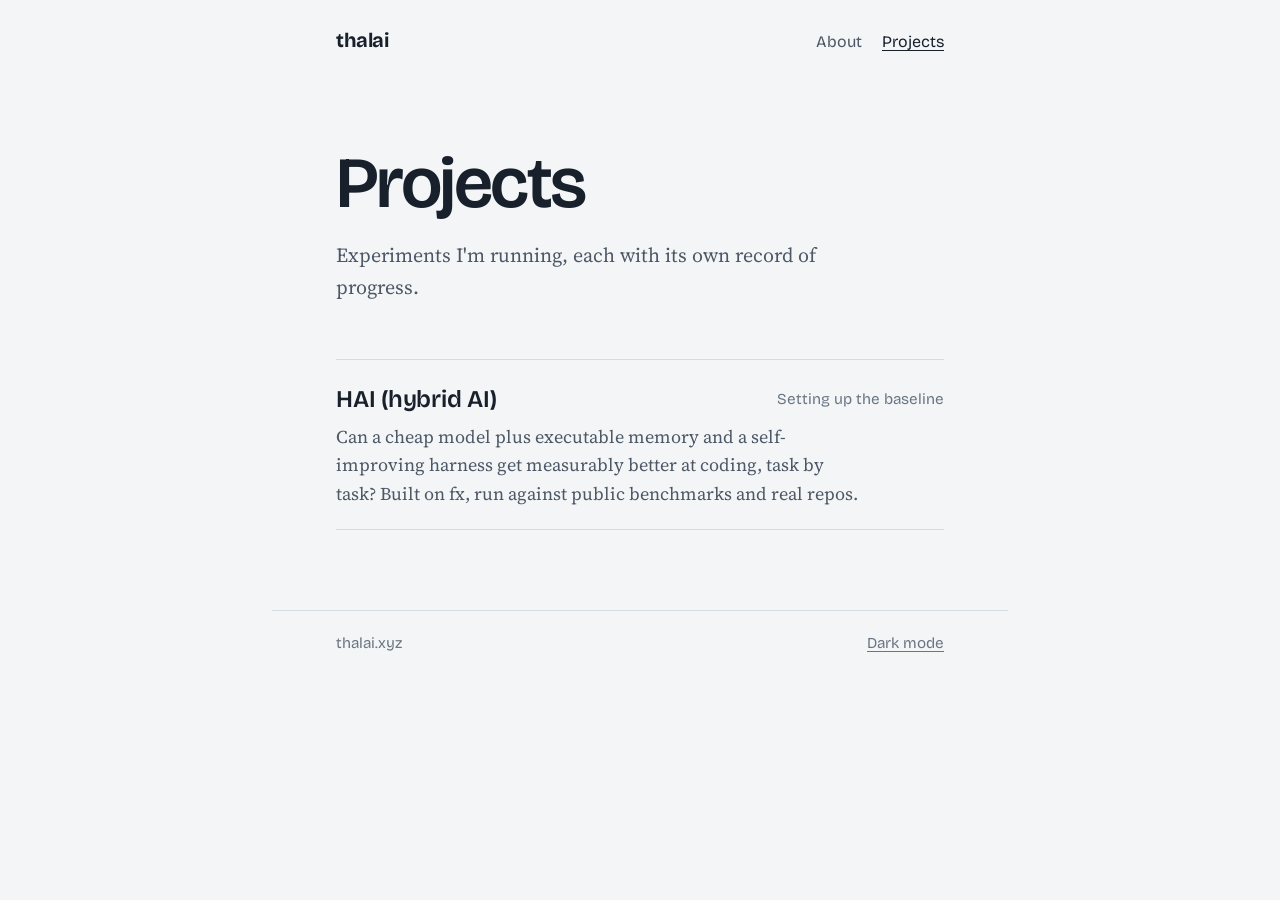
==== projects/index.html @ 953665f3 "Initial site Co-Authored-By: Claude Sonnet 5.5 <noreply@anthropic.com> Claude-Session: https://claud" ====
<!doctype html>
<html lang="en">
<head>
  <meta charset="utf-8">
  <meta name="viewport" content="width=device-width, initial-scale=1">
  <title>Projects – thalai</title>
  <meta name="description" content="Projects at thalai.">
  <link rel="preconnect" href="https://fonts.googleapis.com">
  <link rel="preconnect" href="https://fonts.gstatic.com" crossorigin>
  <link href="https://fonts.googleapis.com/css2?family=Bricolage+Grotesque:opsz,wdth,wght@12..96,75..100,400..700&family=Source+Serif+4:ital,opsz,wght@0,8..60,400;0,8..60,600;1,8..60,400&display=swap" rel="stylesheet">
  <link rel="stylesheet" href="/assets/site.css">
  <link rel="icon" href="data:image/svg+xml,<svg xmlns='http://www.w3.org/2000/svg' viewBox='0 0 32 32'><path d='M3 27 C 12 26, 16 20, 19 13 S 26 5, 29 4' fill='none' stroke='%231f43b0' stroke-width='4' stroke-linecap='round'/></svg>">
  <script src="/assets/theme.js"></script>
</head>
<body>
  <header class="wrap site-head">
    <a class="wordmark" href="/">thalai</a>
    <nav class="site-nav" aria-label="Main">
      <a href="/about/">About</a>
      <a href="/projects/" aria-current="page">Projects</a>
    </nav>
  </header>

  <main class="wrap">
    <div class="page-head">
      <h1>Projects</h1>
      <p class="sub">Experiments I'm running, each with its own record of progress.</p>
    </div>

    <ul class="project-list">
      <li>
        <a href="/projects/hai/">
          <span class="p-name">HAI (hybrid AI)</span>
          <span class="p-state">Setting up the baseline</span>
          <span class="p-desc">Can a cheap model plus executable memory and a self-improving harness get measurably better at coding, task by task? Built on fx, run against public benchmarks and real repos.</span>
        </a>
      </li>
    </ul>
  </main>

  <footer class="wrap site-foot">
    <span>thalai.xyz</span>
    <button class="theme-toggle" type="button">Dark mode</button>
  </footer>
</body>
</html>
---- assets/site.css ----
/* thalai — shared styles
   Palette: cool paper + ink, one cobalt accent. Display: Bricolage Grotesque. Body: Source Serif 4. */

:root {
  color-scheme: light;
  --paper: #f3f5f7;
  --paper-raised: #fbfcfd;
  --ink: #17202b;
  --ink-2: #4d5866;
  --ink-3: #6b7684;
  --rule: #d5dbe2;
  --accent: #1f43b0;
  --accent-soft: #e2e8f8;
  --curve: #1f43b0;

  /* chart roles (validated default categorical, slots 1–4) */
  --series-1: #2a78d6;
  --series-2: #eb6834;
  --series-3: #1baf7a;
  --series-4: #eda100;
  --grid: #e1e6ec;

  --display: "Bricolage Grotesque", "Avenir Next", system-ui, sans-serif;
  --body: "Source Serif 4", Georgia, "Times New Roman", serif;

  --measure: 38rem;
  --gutter: clamp(16px, 5vw, 64px);
}

@media (prefers-color-scheme: dark) {
  :root:where(:not([data-theme="light"])) {
    color-scheme: dark;
    --paper: #12161c;
    --paper-raised: #181d24;
    --ink: #e6eaef;
    --ink-2: #b4bcc6;
    --ink-3: #8c96a2;
    --rule: #2a313b;
    --accent: #8ea8ff;
    --accent-soft: #1d2640;
    --curve: #8ea8ff;
    --series-1: #3987e5;
    --series-2: #d95926;
    --series-3: #199e70;
    --series-4: #c98500;
    --grid: #232a33;
  }
}
:root[data-theme="dark"] {
  color-scheme: dark;
  --paper: #12161c;
  --paper-raised: #181d24;
  --ink: #e6eaef;
  --ink-2: #b4bcc6;
  --ink-3: #8c96a2;
  --rule: #2a313b;
  --accent: #8ea8ff;
  --accent-soft: #1d2640;
  --curve: #8ea8ff;
  --series-1: #3987e5;
  --series-2: #d95926;
  --series-3: #199e70;
  --series-4: #c98500;
  --grid: #232a33;
}

*, *::before, *::after { box-sizing: border-box; }

html { -webkit-text-size-adjust: 100%; }

body {
  margin: 0;
  background: var(--paper);
  color: var(--ink);
  font-family: var(--body);
  font-size: 1.125rem;
  line-height: 1.6;
  font-optical-sizing: auto;
}

a { color: var(--accent); text-underline-offset: 0.18em; text-decoration-thickness: 1px; }
a:hover { text-decoration-thickness: 2px; }
:focus-visible { outline: 2px solid var(--accent); outline-offset: 3px; border-radius: 2px; }

h1, h2, h3 {
  font-family: var(--display);
  font-weight: 600;
  line-height: 1.1;
  letter-spacing: -0.015em;
  margin: 0;
}
h2 { font-size: clamp(1.5rem, 1.2rem + 1.2vw, 2rem); margin-top: 3.5rem; margin-bottom: 1rem; }
h3 { font-size: 1.25rem; margin-top: 2rem; margin-bottom: 0.5rem; }
p { margin: 0 0 1rem; }
ul, ol { padding-left: 1.25rem; margin: 0 0 1rem; }
li { margin-bottom: 0.35rem; }

.wrap {
  max-width: calc(var(--measure) + 2 * var(--gutter));
  padding: 0 var(--gutter);
  margin: 0 auto;
}
.wrap.wide { max-width: calc(880px + 2 * var(--gutter)); }

/* ---- site header ---- */
.site-head {
  display: flex;
  align-items: baseline;
  justify-content: space-between;
  gap: 1rem;
  padding-top: 1.5rem;
  padding-bottom: 1.5rem;
}
.wordmark {
  font-family: var(--display);
  font-weight: 700;
  font-size: 1.25rem;
  color: var(--ink);
  text-decoration: none;
  letter-spacing: -0.02em;
}
.site-nav { display: flex; gap: 1.25rem; font-family: var(--display); font-size: 1rem; }
.site-nav a { color: var(--ink-2); text-decoration: none; }
.site-nav a:hover, .site-nav a[aria-current="page"] { color: var(--ink); text-decoration: underline; }

/* ---- landing hero: the rising curve ---- */
.hero { position: relative; padding-top: clamp(2rem, 8vw, 6rem); padding-bottom: 2rem; }
.hero-name {
  font-family: var(--display);
  font-weight: 700;
  font-size: clamp(4.5rem, 2rem + 14vw, 11rem);
  line-height: 0.85;
  letter-spacing: -0.055em;
  margin: 0;
  font-variation-settings: "wdth" 85;
}
.hero-curve {
  display: block;
  width: 100%;
  height: auto;
  margin-top: -0.5rem;
  overflow: visible;
}
.hero-curve path.trace {
  fill: none;
  stroke: var(--curve);
  stroke-width: 3;
  vector-effect: non-scaling-stroke;
  stroke-linecap: round;
  stroke-dasharray: 1400;
  stroke-dashoffset: 1400;
  animation: draw 2.4s cubic-bezier(.6,.05,.3,1) 0.2s forwards;
}
.hero-curve path.ghost { fill: none; stroke: var(--rule); stroke-width: 1.5; stroke-dasharray: 3 6; vector-effect: non-scaling-stroke; }
.hero-curve circle { fill: var(--curve); opacity: 0; animation: appear 0.3s ease 2.5s forwards; }
@keyframes draw { to { stroke-dashoffset: 0; } }
@keyframes appear { to { opacity: 1; } }
@media (prefers-reduced-motion: reduce) {
  .hero-curve path.trace { animation: none; stroke-dashoffset: 0; }
  .hero-curve circle { animation: none; opacity: 1; }
}
.hero-lede {
  font-size: clamp(1.25rem, 1rem + 0.8vw, 1.6rem);
  line-height: 1.4;
  max-width: 30ch;
  margin-top: 1.5rem;
  color: var(--ink);
}

/* ---- project list ---- */
.project-list { list-style: none; padding: 0; margin: 1.5rem 0 0; border-top: 1px solid var(--rule); }
.project-list li { margin: 0; border-bottom: 1px solid var(--rule); }
.project-list a {
  display: grid;
  grid-template-columns: 1fr auto;
  gap: 0.25rem 1.5rem;
  padding: 1.25rem 0;
  color: var(--ink);
  text-decoration: none;
}
.project-list a:hover .p-name { text-decoration: underline; text-decoration-thickness: 2px; }
.p-name { font-family: var(--display); font-weight: 600; font-size: 1.5rem; letter-spacing: -0.01em; }
.p-state { font-family: var(--display); font-size: 0.95rem; color: var(--ink-3); align-self: center; white-space: nowrap; }
.p-desc { grid-column: 1 / -1; color: var(--ink-2); max-width: 58ch; }

/* ---- generic page header ---- */
.page-head { padding-top: clamp(1.5rem, 5vw, 4rem); padding-bottom: 1rem; }
.page-head h1 { font-size: clamp(2.5rem, 1.5rem + 5vw, 4.5rem); letter-spacing: -0.035em; }
.page-head .sub { font-size: 1.25rem; color: var(--ink-2); margin-top: 1rem; max-width: 52ch; }
.crumbs { font-family: var(--display); font-size: 0.95rem; color: var(--ink-3); margin-bottom: 1rem; }
.crumbs a { color: var(--ink-3); }

/* ---- stack table ---- */
.stack { width: 100%; border-collapse: collapse; font-size: 1rem; margin: 1rem 0 1.5rem; }
.stack th, .stack td { text-align: left; vertical-align: top; padding: 0.7rem 0.75rem 0.7rem 0; border-bottom: 1px solid var(--rule); }
.stack th { font-family: var(--display); font-weight: 600; color: var(--ink-2); font-size: 0.95rem; }
.stack td:first-child { font-family: var(--display); font-weight: 600; white-space: nowrap; }
.table-scroll { overflow-x: auto; }

/* ---- stages (a real sequence) ---- */
.stages { list-style: none; padding: 0; counter-reset: stage; margin: 1rem 0 1.5rem; }
.stages li {
  counter-increment: stage;
  position: relative;
  padding: 0 0 1.25rem 3rem;
  margin: 0;
}
.stages li::before {
  content: counter(stage);
  position: absolute;
  left: 0; top: 0.05rem;
  width: 2rem; height: 2rem;
  border-radius: 50%;
  border: 1.5px solid var(--ink-3);
  font-family: var(--display);
  font-weight: 600;
  font-size: 0.95rem;
  display: grid; place-items: center;
  color: var(--ink-2);
}
.stages li[data-state="current"]::before { background: var(--accent); border-color: var(--accent); color: var(--paper); }
.stages li[data-state="done"]::before { content: "✓"; border-color: var(--accent); color: var(--accent); }
.stages strong { font-family: var(--display); font-weight: 600; }
.stage-note { color: var(--ink-3); font-size: 0.95rem; }

.callout {
  border-left: 3px solid var(--accent);
  background: var(--accent-soft);
  padding: 1rem 1.25rem;
  margin: 1.5rem 0;
}
.callout p:last-child { margin-bottom: 0; }

.go {
  display: inline-block;
  font-family: var(--display);
  font-weight: 600;
  font-size: 1.05rem;
  padding: 0.7rem 1.1rem;
  background: var(--ink);
  color: var(--paper);
  text-decoration: none;
  border-radius: 4px;
}
.go:hover { background: var(--accent); }

/* ---- progress page: timeline + scoreboard ---- */
.jump { font-family: var(--display); font-size: 1rem; margin-top: 0.75rem; }

.tl-layout {
  display: grid;
  grid-template-columns: minmax(0, 1fr) 280px;
  gap: 3rem;
  align-items: start;
  margin-top: 2rem;
}

.timeline { list-style: none; margin: 0; padding: 0 0 1rem; position: relative; }
.timeline::before {
  content: "";
  position: absolute; left: 21px; top: 0.5rem; bottom: 0;
  width: 2px; background: var(--rule);
}
.timeline > li { position: relative; margin: 0; padding: 0 0 1.75rem 64px; }

/* stage markers along the spine */
.tl-stage { padding-top: 1rem !important; padding-bottom: 1.25rem !important; }
.tl-stage h2 {
  margin: 0;
  font-size: 1.15rem;
  color: var(--ink-2);
}
.tl-stage::before {
  content: "";
  position: absolute; left: 14px; top: 1.2rem;
  width: 16px; height: 16px;
  background: var(--paper);
  border: 2px solid var(--ink-3);
  transform: rotate(45deg);
}

/* the node on the spine */
.tl-node {
  position: absolute; left: 22px; top: 1rem;
  transform: translate(-50%, -50%);
  width: 14px; height: 14px; border-radius: 50%;
  background: var(--paper);
  border: 2px solid var(--ink-3);
}
li[data-kind="milestone"] .tl-node { width: 22px; height: 22px; background: var(--accent); border-color: var(--accent); box-shadow: 0 0 0 4px var(--paper); }
li[data-kind="direction"] .tl-node { border-color: var(--accent); border-width: 3px; }
li[data-kind="result"] .tl-node {
  width: 44px; height: 44px; top: 1.4rem;
  background: var(--paper-raised); border: 2px solid var(--accent);
  display: grid; place-items: center;
  font-family: var(--display); font-weight: 700; font-size: 0.8rem; color: var(--ink);
  font-variant-numeric: tabular-nums;
  box-shadow: 0 0 0 4px var(--paper);
}

/* the bubble */
.tl-bubble {
  position: relative;
  background: var(--paper-raised);
  border: 1px solid var(--rule);
  border-radius: 10px;
  padding: 0.85rem 1.1rem 0.9rem;
  transition: border-color 0.2s;
}
.tl-bubble::before {
  content: "";
  position: absolute; left: -8px; top: 0.75rem;
  width: 14px; height: 14px;
  background: var(--paper-raised);
  border-left: 1px solid var(--rule);
  border-bottom: 1px solid var(--rule);
  transform: rotate(45deg);
  transition: border-color 0.2s;
}
li.is-active .tl-bubble, li.is-active .tl-bubble::before { border-color: var(--accent); }
li[data-kind="milestone"] .tl-bubble { border-width: 1px; }
.tl-meta { font-family: var(--display); font-size: 0.875rem; color: var(--ink-3); display: flex; flex-wrap: wrap; gap: 0.25rem 0.75rem; }
.tl-kind { color: var(--ink-2); font-weight: 600; }
li[data-kind="direction"] .tl-kind, li[data-kind="milestone"] .tl-kind, li[data-kind="result"] .tl-kind { color: var(--accent); }
.tl-title { font-family: var(--display); font-weight: 600; font-size: 1.2rem; line-height: 1.25; margin: 0.2rem 0 0.35rem; letter-spacing: -0.01em; }
.tl-note { color: var(--ink-2); margin: 0; font-size: 1.0625rem; }
.tl-more { margin-top: 0.5rem; font-size: 1rem; color: var(--ink-2); }
.tl-more summary { font-family: var(--display); font-size: 0.9rem; color: var(--ink-3); cursor: pointer; }
.tl-more p { margin: 0.4rem 0 0; }
.tl-metrics { display: flex; flex-wrap: wrap; gap: 0.25rem 1.25rem; margin-top: 0.6rem; font-family: var(--display); font-size: 0.9rem; color: var(--ink-2); font-variant-numeric: tabular-nums; }
.tl-metrics b { color: var(--ink); }
.tl-up { color: var(--series-3); }
.tl-next .tl-bubble { border-style: dashed; background: transparent; }
.tl-next .tl-bubble::before { background: var(--paper); border-left-style: dashed; border-bottom-style: dashed; }
.tl-next .tl-node { border-style: dashed; }

/* scoreboard */
.scoreboard {
  position: sticky; top: 1.5rem;
  border: 1px solid var(--rule);
  border-radius: 10px;
  background: var(--paper-raised);
  padding: 1.1rem 1.1rem 1rem;
  font-family: var(--display);
}
.scoreboard p { margin: 0; }
.sb-when { font-size: 0.9rem; color: var(--ink-3); }
.sb-stage { font-weight: 600; font-size: 1.05rem; margin-top: 0.1rem !important; }
.sb-score { display: flex; flex-direction: column; margin-top: 1rem; }
.sb-num { font-size: 3.25rem; font-weight: 700; line-height: 1; letter-spacing: -0.04em; font-variant-numeric: tabular-nums; }
.sb-num.is-empty { font-size: 1.15rem; font-weight: 600; letter-spacing: 0; line-height: 1.3; color: var(--ink-2); }
.sb-label { font-size: 0.875rem; color: var(--ink-3); margin-top: 0.3rem; }
.sb-delta { font-size: 0.95rem; color: var(--ink-2); margin-top: 0.4rem !important; min-height: 1.2em; font-variant-numeric: tabular-nums; }
.sb-chart { margin-top: 0.75rem; }
.sb-chart svg { display: block; width: 100%; height: auto; overflow: visible; }
.sb-chart .sb-line { fill: none; stroke: var(--accent); stroke-width: 2; stroke-linejoin: round; stroke-linecap: round; }
.sb-chart .sb-future { fill: none; stroke: var(--rule); stroke-width: 2; stroke-linejoin: round; }
.sb-chart .sb-dot { fill: var(--accent); }
.sb-chart .sb-dot-future { fill: var(--rule); }
.sb-chart .sb-now { fill: var(--paper-raised); stroke: var(--accent); stroke-width: 2.5; }
.sb-chart .sb-base { stroke: var(--rule); stroke-width: 1; }
.sb-chart text { font-family: var(--display); font-size: 10px; fill: var(--ink-3); }
.sb-facts { margin: 1rem 0 0; padding-top: 0.75rem; border-top: 1px solid var(--rule); display: grid; gap: 0.4rem; font-size: 0.875rem; }
.sb-facts div { display: flex; justify-content: space-between; gap: 1rem; }
.sb-facts dt { color: var(--ink-3); }
.sb-facts dd { margin: 0; text-align: right; font-variant-numeric: tabular-nums; }

@media (max-width: 860px) {
  .tl-layout { grid-template-columns: 1fr; gap: 0; }
  .scoreboard {
    order: -1;
    top: 0; z-index: 3;
    border-radius: 0; border-left: 0; border-right: 0;
    margin: 0 calc(-1 * var(--gutter)) 1.5rem;
    padding: 0.6rem var(--gutter);
    display: grid; grid-template-columns: 1fr auto; align-items: center; gap: 0 1rem;
  }
  .sb-when { grid-column: 1; }
  .sb-stage { grid-column: 1; font-size: 0.95rem; }
  .sb-score { grid-column: 2; grid-row: 1 / span 2; margin: 0; align-items: flex-end; }
  .sb-num { font-size: 1.75rem; }
  .sb-num.is-empty { font-size: 0.9rem; text-align: right; max-width: 12ch; }
  .sb-label { font-size: 0.75rem; }
  .sb-delta, .sb-chart, .sb-facts { display: none; }
}

/* full charts */
.chart {
  margin: 1rem 0 2.5rem;
  background: var(--paper-raised);
  border: 1px solid var(--rule);
  border-radius: 6px;
  padding: 1rem 1rem 0.75rem;
  position: relative;
}
.chart-title { font-family: var(--display); font-weight: 600; font-size: 1.1rem; margin: 0 0 0.15rem; }
.chart-desc { font-size: 0.95rem; color: var(--ink-3); margin: 0 0 0.75rem; }
.chart svg { display: block; width: 100%; height: auto; overflow: visible; }
.chart svg text { font-family: var(--display); fill: var(--ink-3); font-size: 12px; }
.chart svg .gridline { stroke: var(--grid); stroke-width: 1; }
.chart svg .baseline { stroke: var(--ink-3); stroke-width: 1; }
.chart svg .series-line { fill: none; stroke-width: 2; stroke-linejoin: round; stroke-linecap: round; }
.chart svg .series-dot { stroke: var(--paper-raised); stroke-width: 2; }
.chart svg .label { fill: var(--ink-2); font-weight: 600; }
.chart svg .crosshair { stroke: var(--ink-3); stroke-width: 1; stroke-dasharray: 2 3; }
.chart-empty {
  display: grid; place-items: center; text-align: center;
  min-height: 160px;
  color: var(--ink-3);
  font-size: 1rem;
  border: 1px dashed var(--rule);
  border-radius: 4px;
  padding: 1.5rem;
  margin-bottom: 0.5rem;
}
.legend { display: flex; flex-wrap: wrap; gap: 0.35rem 1.1rem; font-family: var(--display); font-size: 0.9rem; color: var(--ink-2); margin: 0.5rem 0 0.25rem; }
.legend span { display: inline-flex; align-items: center; gap: 0.4rem; }
.legend i { width: 14px; height: 3px; border-radius: 2px; display: inline-block; }
.tooltip {
  position: absolute;
  pointer-events: none;
  background: var(--ink);
  color: var(--paper);
  font-family: var(--display);
  font-size: 0.85rem;
  line-height: 1.4;
  padding: 0.5rem 0.65rem;
  border-radius: 4px;
  min-width: 160px;
  opacity: 0;
  transition: opacity 0.1s;
  z-index: 2;
}
.tooltip .tt-head { font-weight: 600; margin-bottom: 0.2rem; }
.tooltip .tt-row { display: flex; justify-content: space-between; gap: 1rem; font-variant-numeric: tabular-nums; }
.tooltip .tt-row i { width: 8px; height: 8px; border-radius: 50%; display: inline-block; margin-right: 0.35rem; }
details.data-table { font-size: 0.9rem; margin-top: 0.25rem; }
details.data-table summary { font-family: var(--display); color: var(--ink-3); cursor: pointer; padding: 0.25rem 0; }
details.data-table table { border-collapse: collapse; width: 100%; font-variant-numeric: tabular-nums; margin-top: 0.5rem; }
details.data-table th, details.data-table td { text-align: left; padding: 0.3rem 0.75rem 0.3rem 0; border-bottom: 1px solid var(--rule); }

/* ---- footer ---- */
.site-foot {
  margin-top: 5rem;
  padding-top: 1.25rem;
  padding-bottom: 2.5rem;
  border-top: 1px solid var(--rule);
  font-family: var(--display);
  font-size: 0.95rem;
  color: var(--ink-3);
  display: flex; justify-content: space-between; flex-wrap: wrap; gap: 0.5rem;
}
.site-foot a { color: var(--ink-3); }
.theme-toggle {
  font: inherit; color: var(--ink-3); background: none; border: 0; padding: 0; cursor: pointer; text-decoration: underline; text-underline-offset: 0.18em;
}

@media (max-width: 560px) {
  body { font-size: 1.0625rem; }
  .project-list a { grid-template-columns: 1fr; }
  .p-state { align-self: start; }
}
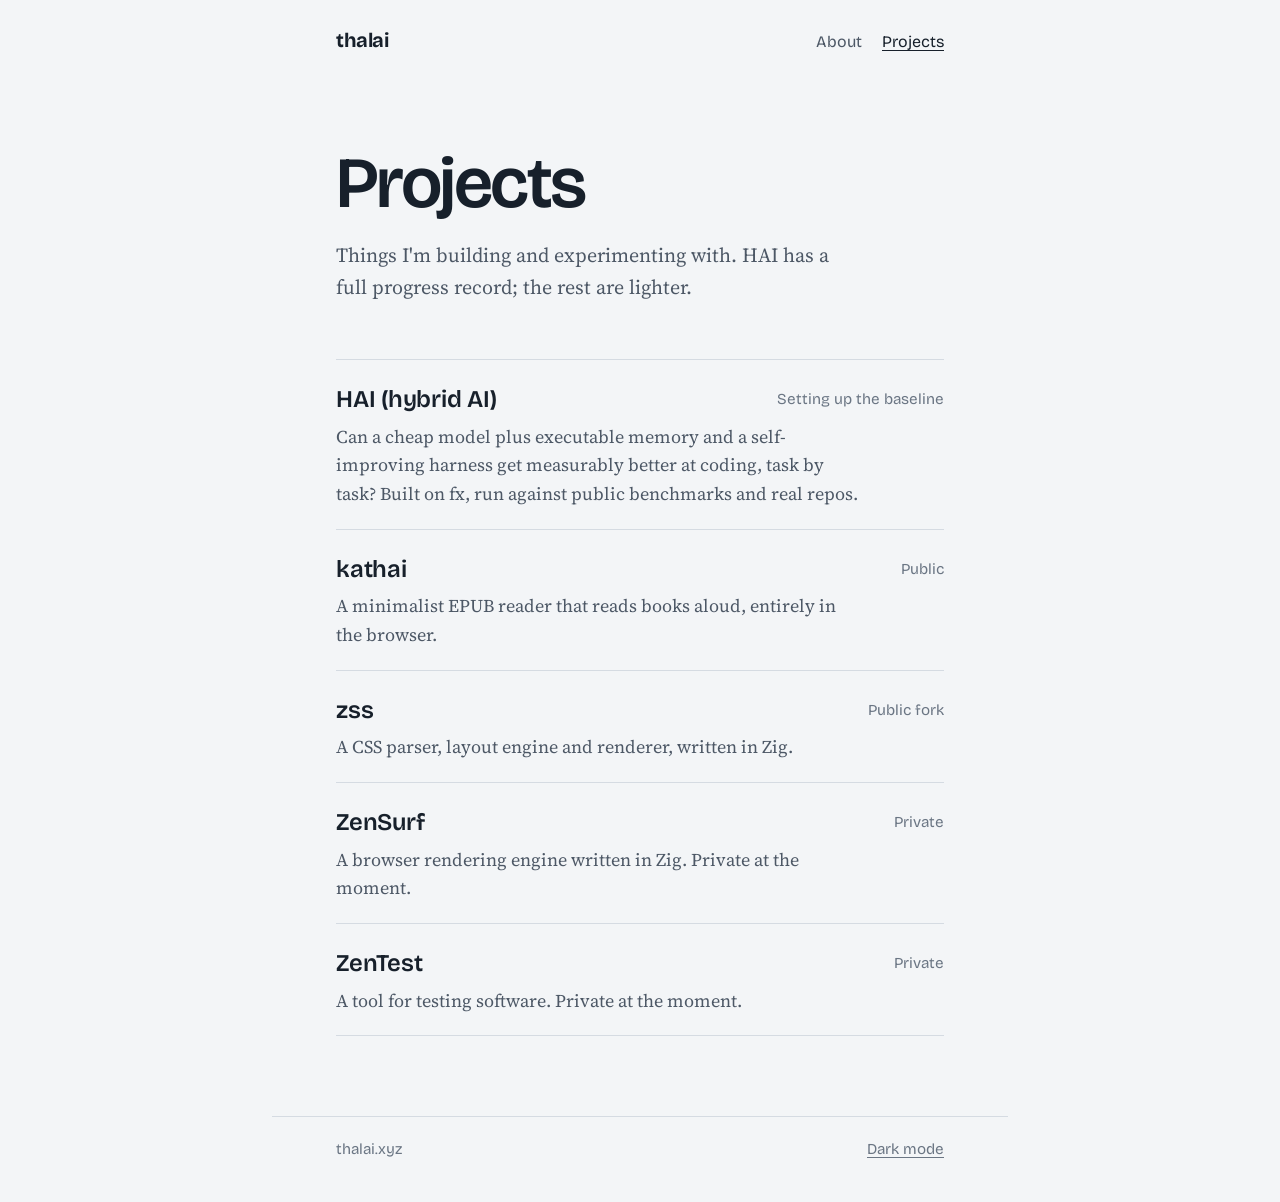
==== commit 29efad64: "Add kathai, zss, ZenSurf and ZenTest to projects Co-Authored-By: Claude Sonnet 5.5 <noreply@anthropi" ====
--- a/projects/index.html
+++ b/projects/index.html
@@ -24,7 +24,7 @@
   <main class="wrap">
     <div class="page-head">
       <h1>Projects</h1>
-      <p class="sub">Experiments I'm running, each with its own record of progress.</p>
+      <p class="sub">Things I'm building and experimenting with. HAI has a full progress record; the rest are lighter.</p>
     </div>
 
     <ul class="project-list">
@@ -35,6 +35,34 @@
           <span class="p-desc">Can a cheap model plus executable memory and a self-improving harness get measurably better at coding, task by task? Built on fx, run against public benchmarks and real repos.</span>
         </a>
       </li>
+      <li>
+        <a href="/projects/kathai/">
+          <span class="p-name">kathai</span>
+          <span class="p-state">Public</span>
+          <span class="p-desc">A minimalist EPUB reader that reads books aloud, entirely in the browser.</span>
+        </a>
+      </li>
+      <li>
+        <a href="/projects/zss/">
+          <span class="p-name">zss</span>
+          <span class="p-state">Public fork</span>
+          <span class="p-desc">A CSS parser, layout engine and renderer, written in Zig.</span>
+        </a>
+      </li>
+      <li>
+        <div class="p-item">
+          <span class="p-name">ZenSurf</span>
+          <span class="p-state">Private</span>
+          <span class="p-desc">A browser rendering engine written in Zig. Private at the moment.</span>
+        </div>
+      </li>
+      <li>
+        <div class="p-item">
+          <span class="p-name">ZenTest</span>
+          <span class="p-state">Private</span>
+          <span class="p-desc">A tool for testing software. Private at the moment.</span>
+        </div>
+      </li>
     </ul>
   </main>
 
--- a/assets/site.css
+++ b/assets/site.css
@@ -18,6 +18,9 @@
   --series-2: #eb6834;
   --series-3: #1baf7a;
   --series-4: #eda100;
+  --series-5: #7b5cd6;
+  --series-6: #5b6b7a;
+  --series-7: #c2398a;
   --grid: #e1e6ec;
 
   --display: "Bricolage Grotesque", "Avenir Next", system-ui, sans-serif;
@@ -43,6 +46,9 @@
     --series-2: #d95926;
     --series-3: #199e70;
     --series-4: #c98500;
+  --series-5: #9378e6;
+  --series-6: #8a99a8;
+  --series-7: #d9569f;
     --grid: #232a33;
   }
 }
@@ -61,6 +67,9 @@
   --series-2: #d95926;
   --series-3: #199e70;
   --series-4: #c98500;
+  --series-5: #9378e6;
+  --series-6: #8a99a8;
+  --series-7: #d9569f;
   --grid: #232a33;
 }
 
@@ -170,7 +179,7 @@
 /* ---- project list ---- */
 .project-list { list-style: none; padding: 0; margin: 1.5rem 0 0; border-top: 1px solid var(--rule); }
 .project-list li { margin: 0; border-bottom: 1px solid var(--rule); }
-.project-list a {
+.project-list a, .project-list .p-item {
   display: grid;
   grid-template-columns: 1fr auto;
   gap: 0.25rem 1.5rem;
@@ -457,6 +466,6 @@
 
 @media (max-width: 560px) {
   body { font-size: 1.0625rem; }
-  .project-list a { grid-template-columns: 1fr; }
+  .project-list a, .project-list .p-item { grid-template-columns: 1fr; }
   .p-state { align-self: start; }
 }
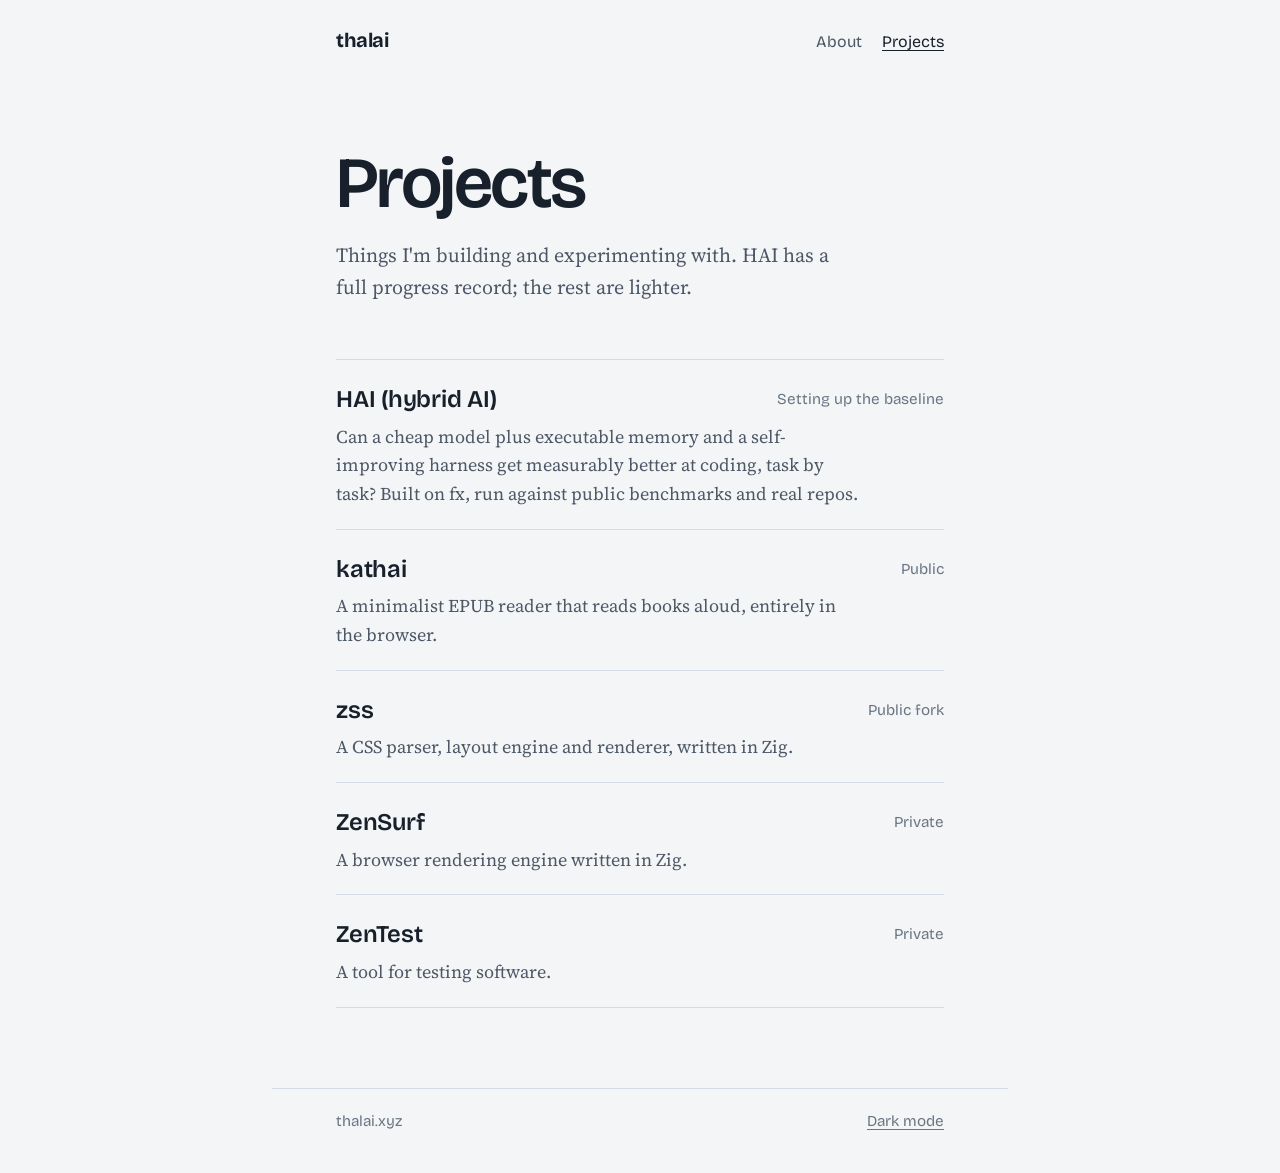
==== commit 2997ee14: "Drop redundant 'private at the moment' text Co-Authored-By: Claude Sonnet 5.5 <noreply@anthropic.com" ====
--- a/projects/index.html
+++ b/projects/index.html
@@ -53,14 +53,14 @@
         <div class="p-item">
           <span class="p-name">ZenSurf</span>
           <span class="p-state">Private</span>
-          <span class="p-desc">A browser rendering engine written in Zig. Private at the moment.</span>
+          <span class="p-desc">A browser rendering engine written in Zig.</span>
         </div>
       </li>
       <li>
         <div class="p-item">
           <span class="p-name">ZenTest</span>
           <span class="p-state">Private</span>
-          <span class="p-desc">A tool for testing software. Private at the moment.</span>
+          <span class="p-desc">A tool for testing software.</span>
         </div>
       </li>
     </ul>
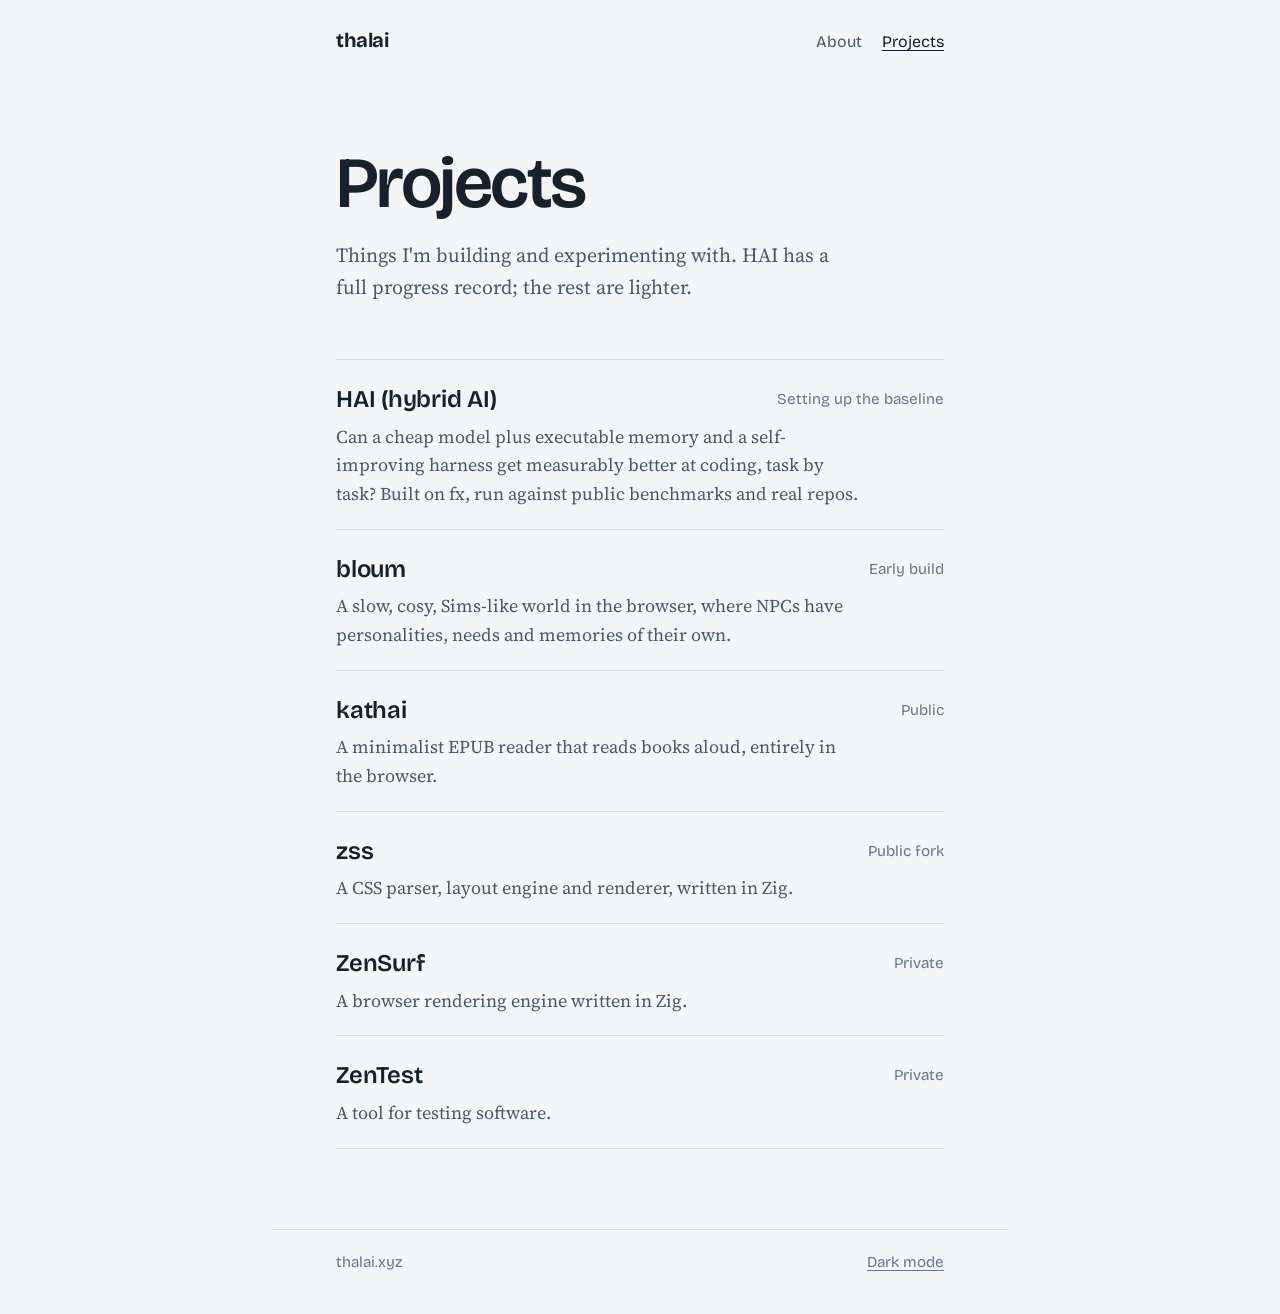
==== commit 15b8cbcb: "Add bloum to projects, linking to the live site The repo is private, so the page links to bloum.thal" ====
--- a/projects/index.html
+++ b/projects/index.html
@@ -33,6 +33,13 @@
           <span class="p-name">HAI (hybrid AI)</span>
           <span class="p-state">Setting up the baseline</span>
           <span class="p-desc">Can a cheap model plus executable memory and a self-improving harness get measurably better at coding, task by task? Built on fx, run against public benchmarks and real repos.</span>
+        </a>
+      </li>
+      <li>
+        <a href="/projects/bloum/">
+          <span class="p-name">bloum</span>
+          <span class="p-state">Early build</span>
+          <span class="p-desc">A slow, cosy, Sims-like world in the browser, where NPCs have personalities, needs and memories of their own.</span>
         </a>
       </li>
       <li>
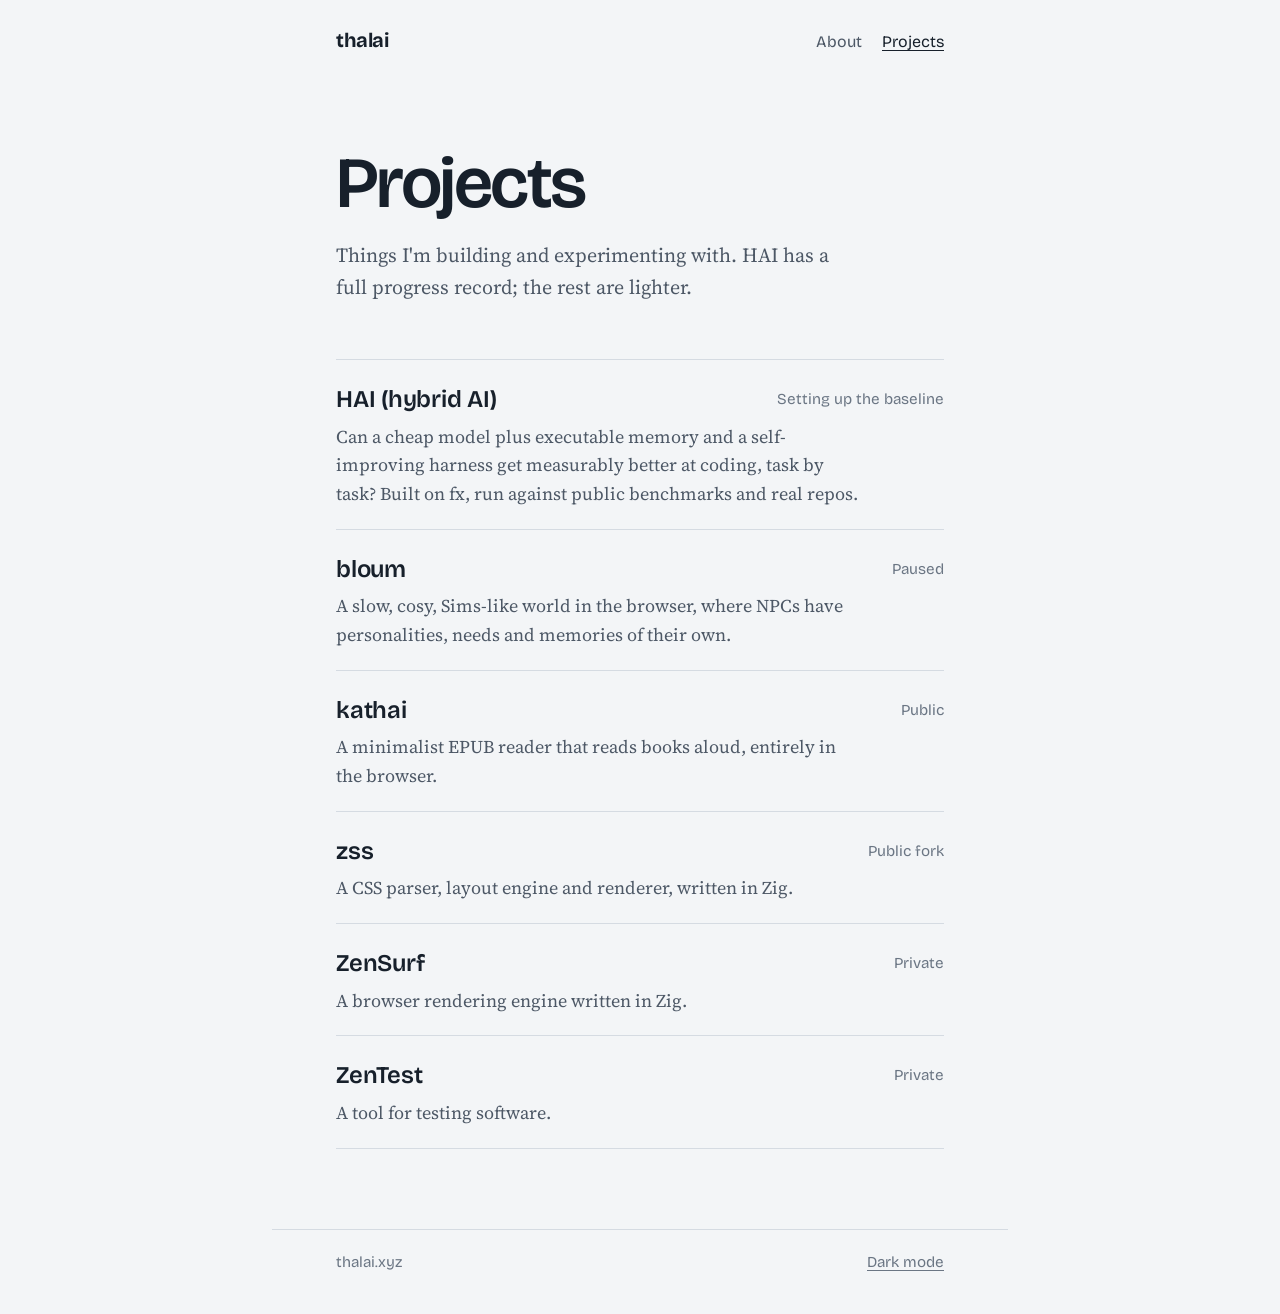
==== commit 3052af1d: "bloum: mark as paused Co-Authored-By: Claude Opus 5.5 <noreply@anthropic.com> Claude-Session: https:" ====
--- a/projects/index.html
+++ b/projects/index.html
@@ -38,7 +38,7 @@
       <li>
         <a href="/projects/bloum/">
           <span class="p-name">bloum</span>
-          <span class="p-state">Early build</span>
+          <span class="p-state">Paused</span>
           <span class="p-desc">A slow, cosy, Sims-like world in the browser, where NPCs have personalities, needs and memories of their own.</span>
         </a>
       </li>
